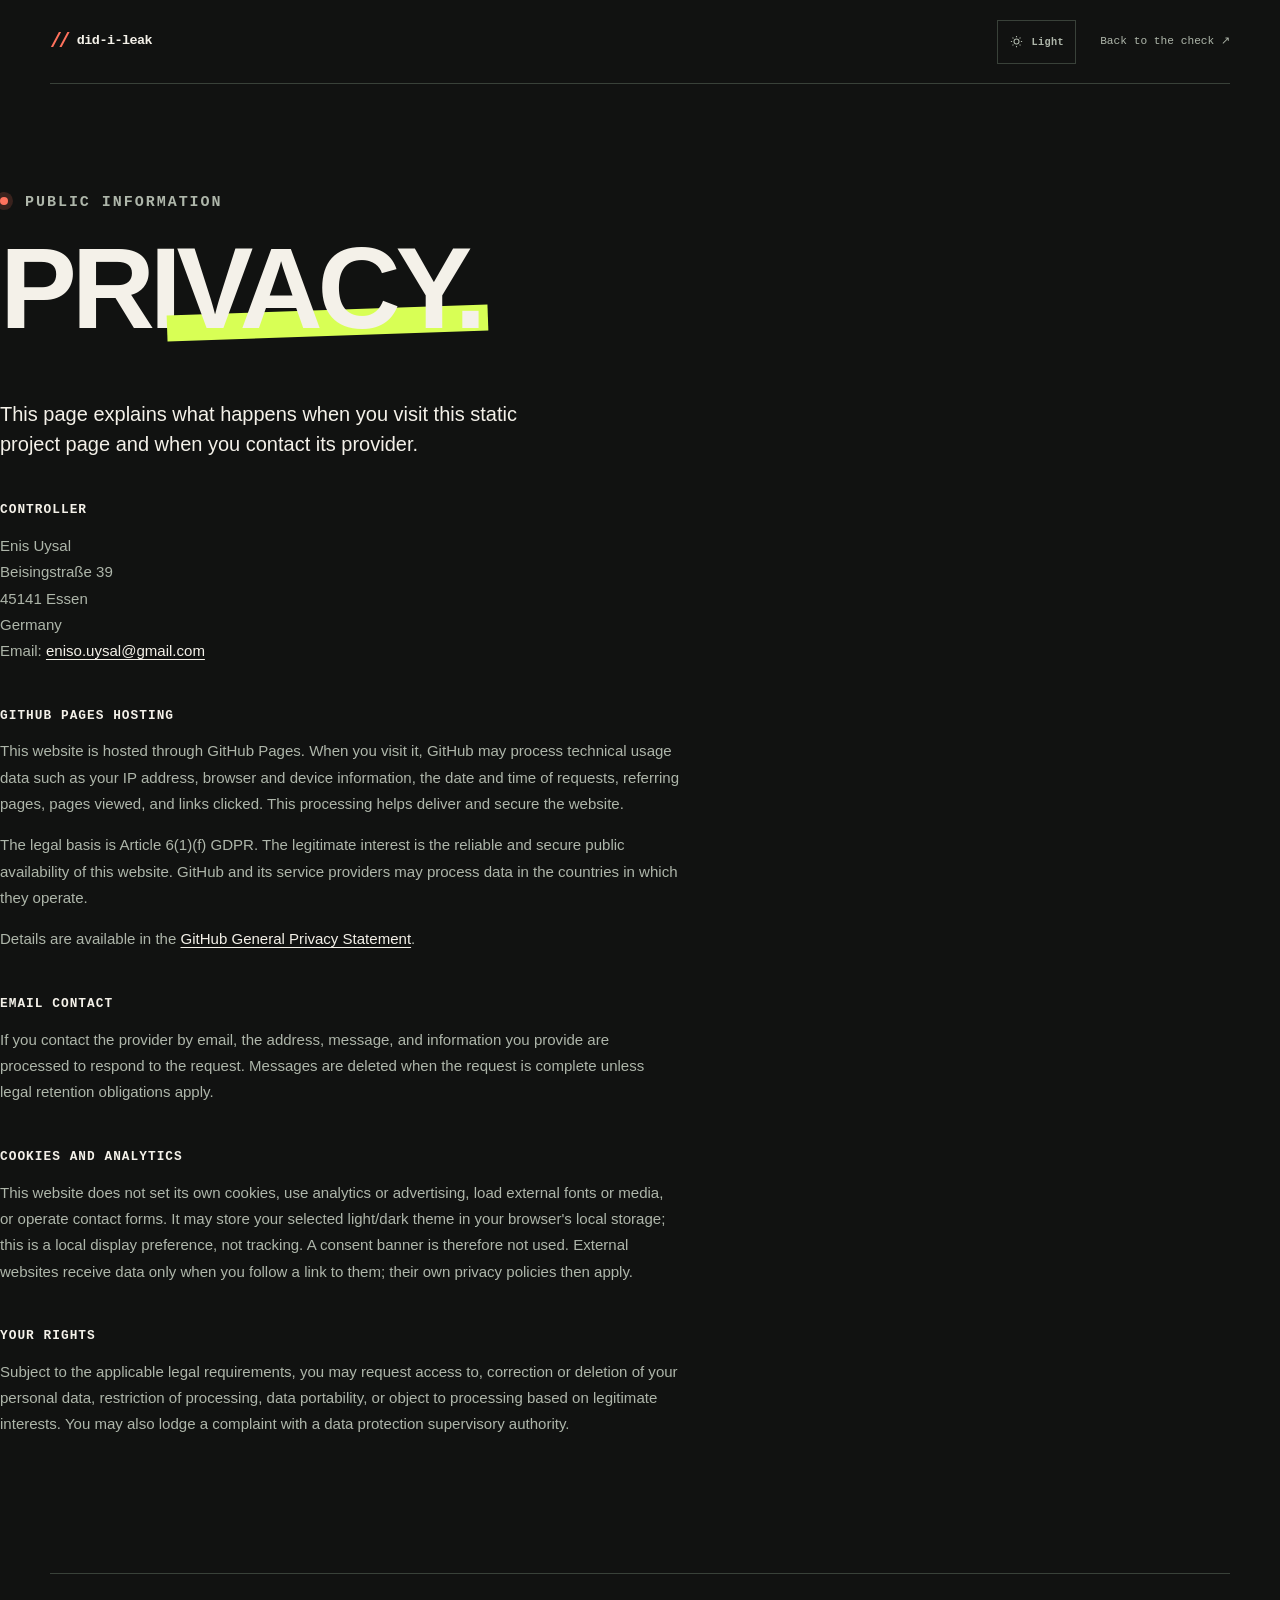
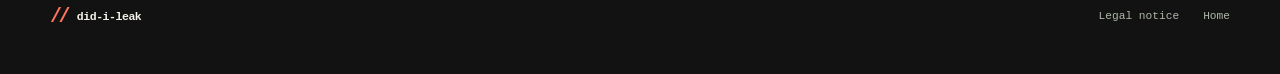
==== docs/datenschutz.html @ 13f1d191 "style: polish GitHub Pages landing page" ====
<!doctype html>
<html lang="en" data-theme="dark">
<head>
  <meta charset="utf-8">
  <meta name="viewport" content="width=device-width, initial-scale=1">
  <meta name="description" content="Privacy information for Did I Leak?.">
  <meta name="color-scheme" content="dark light">
  <title>Privacy — Did I Leak?</title>
  <link rel="stylesheet" href="styles.css">
</head>
<body>
  <a class="skip-link" href="#main">Skip to content</a>
  <header class="site-header wrap">
    <a class="brand" href="index.html" aria-label="Did I Leak home"><span class="brand-mark" aria-hidden="true">//</span><span>did-i-leak</span></a>
    <nav aria-label="Legal navigation"><button class="theme-toggle" type="button" data-theme-toggle aria-label="Switch to light theme" aria-pressed="false"><svg aria-hidden="true" viewBox="0 0 24 24"><path d="M12 3v2m0 14v2M3 12h2m14 0h2M5.64 5.64l1.42 1.42m9.9 9.9 1.4 1.4m0-12.72-1.4 1.42m-9.9 9.9-1.42 1.4M12 8a4 4 0 1 0 0 8 4 4 0 0 0 0-8Z"/></svg><span data-theme-label>Light</span></button><a href="index.html">Back to the check ↗</a></nav>
  </header>
  <main class="legal-main" id="main">
    <p class="eyebrow"><span class="pulse" aria-hidden="true"></span> Public information</p>
    <h1>Pri<span class="mark">vacy.</span></h1>
    <p class="legal-lead">This page explains what happens when you visit this static project page and when you contact its provider.</p>
    <h2>Controller</h2>
    <p>Enis Uysal<br>Beisingstraße 39<br>45141 Essen<br>Germany<br>Email: <a href="mailto:eniso.uysal@gmail.com">eniso.uysal@gmail.com</a></p>
    <h2>GitHub Pages hosting</h2>
    <p>This website is hosted through GitHub Pages. When you visit it, GitHub may process technical usage data such as your IP address, browser and device information, the date and time of requests, referring pages, pages viewed, and links clicked. This processing helps deliver and secure the website.</p>
    <p>The legal basis is Article 6(1)(f) GDPR. The legitimate interest is the reliable and secure public availability of this website. GitHub and its service providers may process data in the countries in which they operate.</p>
    <p>Details are available in the <a href="https://docs.github.com/en/site-policy/privacy-policies/github-general-privacy-statement">GitHub General Privacy Statement</a>.</p>
    <h2>Email contact</h2>
    <p>If you contact the provider by email, the address, message, and information you provide are processed to respond to the request. Messages are deleted when the request is complete unless legal retention obligations apply.</p>
    <h2>Cookies and analytics</h2>
    <p>This website does not set its own cookies, use analytics or advertising, load external fonts or media, or operate contact forms. It may store your selected light/dark theme in your browser's local storage; this is a local display preference, not tracking. A consent banner is therefore not used. External websites receive data only when you follow a link to them; their own privacy policies then apply.</p>
    <h2>Your rights</h2>
    <p>Subject to the applicable legal requirements, you may request access to, correction or deletion of your personal data, restriction of processing, data portability, or object to processing based on legitimate interests. You may also lodge a complaint with a data protection supervisory authority.</p>
  </main>
  <footer class="site-footer wrap">
    <div><a class="brand footer-brand" href="index.html"><span class="brand-mark" aria-hidden="true">//</span> did-i-leak</a></div>
    <div class="footer-links"><a href="impressum.html">Legal notice</a><a href="index.html">Home</a></div>
  </footer>
  <script src="script.js" defer></script>
</body>
</html>
---- docs/styles.css ----
:root {
  color-scheme: dark;
  --bg: #111211;
  --surface: #181c18;
  --surface-2: #242a23;
  --surface-strong: #090b09;
  --text: #f4f1e9;
  --muted: #aeb6aa;
  --line: #394139;
  --accent: #d8ff55;
  --danger: #ff725d;
  --focus: #9aaaff;
  --max: 1180px;
  --display: "Arial Narrow", "Avenir Next Condensed", "Helvetica Neue", sans-serif;
  --body: "Avenir Next", "Helvetica Neue", "Segoe UI", sans-serif;
  --mono: "SFMono-Regular", Consolas, "Liberation Mono", Menlo, monospace;
}

html[data-theme="light"] {
  color-scheme: light;
  --bg: #f4f1e9;
  --surface: #fffdf5;
  --surface-2: #e7e3d9;
  --surface-strong: #111211;
  --text: #111211;
  --muted: #6d726c;
  --line: #c9c7bd;
  --accent: #c9ed4a;
  --danger: #d95443;
  --focus: #455eff;
}

* { box-sizing: border-box; }

html { scroll-behavior: smooth; }

body {
  margin: 0;
  color: var(--text);
  background: var(--bg);
  font-family: var(--body);
  line-height: 1.5;
}

body::selection { color: var(--text); background: var(--accent); }

a { color: inherit; }

button, a { -webkit-tap-highlight-color: transparent; }

a:focus-visible,
button:focus-visible {
  outline: 3px solid var(--focus);
  outline-offset: 4px;
}

.skip-link {
  position: fixed;
  z-index: 10;
  top: 12px;
  left: 12px;
  padding: 10px 14px;
  color: var(--surface-strong);
  background: var(--accent);
  transform: translateY(-150%);
}

.skip-link:focus { transform: translateY(0); }

.noise {
  position: fixed;
  z-index: -1;
  inset: 0;
  pointer-events: none;
  opacity: .035;
  background-image: url("data:image/svg+xml,%3Csvg viewBox='0 0 180 180' xmlns='http://www.w3.org/2000/svg'%3E%3Cfilter id='n'%3E%3CfeTurbulence type='fractalNoise' baseFrequency='.82' numOctaves='4' stitchTiles='stitch'/%3E%3C/filter%3E%3Crect width='100%25' height='100%25' filter='url(%23n)' opacity='.9'/%3E%3C/svg%3E");
}

.wrap {
  width: min(calc(100% - 48px), var(--max));
  margin-inline: auto;
}

.site-header {
  display: flex;
  align-items: center;
  justify-content: space-between;
  min-height: 84px;
  border-bottom: 1px solid var(--line);
}

.brand {
  display: inline-flex;
  align-items: center;
  gap: 10px;
  color: var(--text);
  font-family: var(--mono);
  font-size: .84rem;
  font-weight: 800;
  letter-spacing: -.04em;
  text-decoration: none;
}

.brand-mark {
  display: inline-block;
  color: var(--danger);
  font-size: 1.25rem;
  letter-spacing: -.18em;
}

nav,
.footer-links {
  display: flex;
  align-items: center;
  gap: 24px;
}

nav a,
.footer-links a {
  color: var(--muted);
  font-family: var(--mono);
  font-size: .7rem;
  text-decoration: none;
}

nav a:hover,
.footer-links a:hover { color: var(--text); }

.nav-cta {
  display: inline-flex;
  align-items: center;
  gap: 8px;
  padding: 10px 13px;
  color: var(--surface-strong) !important;
  background: var(--accent);
  font-weight: 800;
}

.github-icon { width: 16px; height: 16px; fill: currentColor; }

.theme-toggle {
  display: inline-flex;
  align-items: center;
  gap: 7px;
  min-height: 44px;
  border: 1px solid var(--line);
  padding: 8px 11px;
  color: var(--muted);
  background: transparent;
  font-family: var(--mono);
  font-size: .64rem;
  font-weight: 800;
  letter-spacing: .04em;
  cursor: pointer;
}

.theme-toggle svg { width: 15px; height: 15px; fill: none; stroke: currentColor; stroke-width: 1.7; }
.theme-toggle:hover { color: var(--text); border-color: var(--text); }

.hero {
  display: grid;
  grid-template-columns: minmax(0, .98fr) minmax(420px, 1.02fr);
  gap: clamp(44px, 8vw, 120px);
  align-items: center;
  min-height: 680px;
  padding: 94px 0 100px;
}

.eyebrow,
.section-number {
  margin: 0 0 22px;
  color: var(--muted);
  font-family: var(--mono);
  font-size: .67rem;
  font-weight: 800;
  letter-spacing: .13em;
  line-height: 1.4;
  text-transform: uppercase;
}

.pulse {
  display: inline-block;
  width: 8px;
  height: 8px;
  margin-right: 6px;
  border-radius: 50%;
  background: var(--danger);
  box-shadow: 0 0 0 5px color-mix(in srgb, var(--danger) 17%, transparent);
  vertical-align: 1px;
}

h1,
h2,
h3,
p { margin-top: 0; }

h1,
h2 {
  font-family: var(--display);
  font-weight: 900;
  letter-spacing: -.045em;
  line-height: .9;
  text-transform: uppercase;
}

h1 {
  max-width: 740px;
  margin-bottom: 30px;
  font-size: clamp(4.7rem, 9.8vw, 9.3rem);
}

h1 strong { display: block; color: var(--danger); font-weight: inherit; }

.mark {
  position: relative;
  display: inline-block;
  z-index: 0;
}

.mark::after {
  position: absolute;
  z-index: -1;
  right: -.06em;
  bottom: .04em;
  left: -.08em;
  height: .23em;
  content: "";
  background: var(--accent);
  transform: rotate(-2deg);
}

.hero-lede {
  max-width: 540px;
  margin-bottom: 34px;
  color: var(--muted);
  font-size: clamp(1.03rem, 1.7vw, 1.22rem);
  line-height: 1.55;
}

.hero-lede b { font-family: var(--mono); font-size: .88em; }

.command-box {
  position: relative;
  display: flex;
  align-items: center;
  width: min(100%, 550px);
  min-height: 56px;
  border: 1px solid var(--surface-strong);
  background: var(--surface-strong);
  box-shadow: 7px 7px 0 var(--danger);
}

.command-box code {
  min-width: 0;
  overflow-x: auto;
  padding: 18px 17px;
  color: var(--text);
  font-family: var(--mono);
  font-size: .75rem;
  white-space: nowrap;
}

.prompt { color: var(--accent); }

.copy-button {
  align-self: stretch;
  border: 0;
  border-left: 1px solid #474b47;
  padding: 0 17px;
  color: var(--surface-strong);
  background: var(--accent);
  font-family: var(--mono);
  font-size: .65rem;
  font-weight: 800;
  letter-spacing: .1em;
  text-transform: uppercase;
  cursor: pointer;
}

.copy-button:hover { background: #edff99; }

.copy-status {
  position: absolute;
  right: 0;
  bottom: -25px;
  color: var(--muted);
  font-family: var(--mono);
  font-size: .62rem;
}

.hero-note {
  margin: 25px 0 0;
  color: var(--muted);
  font-family: var(--mono);
  font-size: .64rem;
  letter-spacing: .04em;
  text-transform: uppercase;
}

.hero-note span { color: var(--danger); }

.hero-visual {
  position: relative;
  overflow: hidden;
  min-height: 520px;
  border: 1px solid var(--surface-strong);
  background: var(--surface-strong);
  box-shadow: 14px 14px 0 var(--accent);
}

.visual-label,
.visual-footer {
  display: flex;
  justify-content: space-between;
  color: #a8afa6;
  font-family: var(--mono);
  font-size: .62rem;
  letter-spacing: .12em;
}

.visual-label { padding: 20px 22px 0; }

.history-map {
  display: block;
  width: 100%;
  height: auto;
  margin-top: 4px;
}

.trace-muted,
.trace-live,
.trace-blocked {
  fill: none;
  stroke-linecap: round;
  stroke-linejoin: round;
  stroke-width: 4;
}

.trace-muted { stroke: #4b514d; }
.trace-live { stroke: var(--accent); stroke-dasharray: 10 7; }
.trace-blocked { stroke: var(--danger); stroke-dasharray: 4 10; }

.node { stroke-width: 3; }
.node.safe { fill: var(--surface-strong); stroke: var(--accent); }
.node.blocked { fill: var(--danger); stroke: var(--danger); }
.node.blocked-glow { fill: var(--danger); opacity: .22; }
.node.current { fill: var(--accent); stroke: var(--accent); }

.map-label text,
.redaction text,
.stamp text {
  font-family: var(--mono);
  font-size: 13px;
  font-weight: 800;
  letter-spacing: .04em;
}

.map-label text { fill: #a8afa6; }
.map-label .blocked-text { fill: var(--danger); font-size: 11px; }

.redaction rect {
  fill: var(--text);
  opacity: .94;
}

.redaction text { fill: var(--surface-strong); font-size: 11px; }

.stamp rect { fill: var(--danger); }
.stamp text { fill: var(--surface-strong); font-size: 20px; text-anchor: middle; }

.visual-footer {
  position: absolute;
  right: 22px;
  bottom: 18px;
  left: 22px;
}

.visual-status { color: var(--accent); }
.visual-status i,
.terminal-live i {
  display: inline-block;
  width: 6px;
  height: 6px;
  margin-right: 5px;
  border-radius: 50%;
  background: currentColor;
  vertical-align: 1px;
}

.signal-strip {
  display: grid;
  grid-template-columns: repeat(3, 1fr);
  border-top: 1px solid var(--line);
  border-bottom: 1px solid var(--line);
}

.signal-strip div {
  min-height: 118px;
  padding: 28px 24px;
}

.signal-strip div + div { border-left: 1px solid var(--line); }

.signal-strip strong {
  display: block;
  margin-bottom: 8px;
  font-family: var(--mono);
  font-size: .75rem;
  letter-spacing: .06em;
}

.signal-strip span {
  display: block;
  color: var(--muted);
  font-family: var(--mono);
  font-size: .63rem;
  line-height: 1.5;
}

.section { padding: 125px 0; }

.section-intro {
  display: grid;
  grid-template-columns: minmax(150px, .38fr) 1fr;
  gap: 42px;
  align-items: start;
  margin-bottom: 58px;
}

.section-number { margin-bottom: 0; padding-top: 8px; }

.section-intro h2 {
  max-width: 720px;
  margin-bottom: 24px;
  font-size: clamp(3.5rem, 7.2vw, 7.4rem);
}

.section-intro h2 em,
.cta-section h2 em,
.legal-main h1 em { color: var(--danger); font-style: normal; }

.section-intro > div > p,
.cta-section > div > p {
  max-width: 610px;
  margin-bottom: 0;
  color: var(--muted);
  font-size: 1rem;
  line-height: 1.65;
}

.steps {
  display: grid;
  grid-template-columns: repeat(3, 1fr);
  gap: 1px;
  border: 1px solid var(--text);
  background: var(--text);
}

.step {
  min-height: 360px;
  padding: 30px;
  background: var(--surface);
}

.step-last { background: color-mix(in srgb, var(--danger) 14%, var(--surface)); }

.step-index {
  display: block;
  margin-bottom: 48px;
  color: var(--danger);
  font-family: var(--mono);
  font-size: .7rem;
  font-weight: 800;
}

.step h3,
.coverage-card h3 {
  margin-bottom: 12px;
  font-size: 1.32rem;
  line-height: 1.1;
}

.step p,
.coverage-card p {
  max-width: 270px;
  margin: 0;
  color: var(--muted);
  font-size: .91rem;
  line-height: 1.65;
}

.step-icon {
  display: flex;
  align-items: center;
  height: 45px;
  margin-bottom: 30px;
  color: var(--text);
  font-family: var(--mono);
}

.icon-terminal {
  gap: 7px;
  width: 100px;
  padding: 8px 11px;
  border: 1px solid var(--text);
  background: var(--accent);
  font-size: .8rem;
}

.icon-terminal i { display: block; width: 26px; height: 3px; background: var(--text); }
.icon-terminal i:last-child { width: 17px; opacity: .45; }

.icon-branch { position: relative; width: 110px; }
.icon-branch::before,
.icon-branch::after { position: absolute; left: 11px; width: 68px; height: 2px; content: ""; background: var(--danger); transform-origin: left; }
.icon-branch::before { top: 13px; transform: rotate(0deg); }
.icon-branch::after { top: 30px; transform: rotate(-25deg); }
.icon-branch i { position: absolute; z-index: 1; width: 11px; height: 11px; border: 3px solid var(--danger); border-radius: 50%; background: var(--surface); }
.icon-branch i:nth-child(1) { top: 7px; left: 4px; }
.icon-branch i:nth-child(2) { top: 24px; left: 72px; }
.icon-branch i:nth-child(3) { top: 5px; left: 79px; }

.icon-verdict {
  width: max-content;
  height: auto;
  padding: 8px 10px;
  color: var(--surface-strong);
  background: var(--danger);
  font-family: var(--mono);
  font-size: .72rem;
  font-weight: 900;
  letter-spacing: .08em;
}

.dark-section {
  color: var(--text);
  background: var(--surface-strong);
}

.dark-intro .section-number,
.dark-intro > div > p { color: #99a099; }

.dark-intro h2 { color: var(--text); }

.coverage-grid {
  display: grid;
  grid-template-columns: repeat(3, 1fr);
  gap: 1px;
  border: 1px solid #3a3e3a;
  background: #3a3e3a;
}

.coverage-card {
  min-height: 390px;
  padding: 26px;
  background: var(--surface-strong);
}

.coverage-card.card-featured { background: var(--surface-2); }

.card-top {
  display: flex;
  justify-content: space-between;
  color: #858d84;
  font-family: var(--mono);
  font-size: .62rem;
  letter-spacing: .1em;
}

.coverage-card svg {
  display: block;
  width: 100%;
  height: 150px;
  margin: 18px 0 26px;
}

.coverage-card svg path {
  fill: none;
  stroke: #647067;
  stroke-linecap: round;
  stroke-linejoin: round;
  stroke-width: 2;
}

.coverage-card svg .accent-line { stroke: var(--accent); stroke-width: 3; }
.coverage-card svg .coral-dot { fill: var(--danger); }
.coverage-card svg .lime-dot { fill: var(--accent); }
.coverage-card svg rect { fill: var(--danger); opacity: .9; }
.coverage-card svg circle:not(.coral-dot):not(.lime-dot) { fill: var(--accent); }
.coverage-card svg .redact-line { stroke: var(--danger); stroke-width: 4; }
.coverage-card h3 { color: var(--text); }
.coverage-card p { color: #99a099; }

.demo-section { padding-bottom: 135px; }

.demo-switcher {
  display: flex;
  gap: 7px;
  margin-bottom: 18px;
}

.demo-tab {
  border: 1px solid var(--line);
  padding: 11px 15px;
  color: var(--muted);
  background: transparent;
  font-family: var(--mono);
  font-size: .65rem;
  font-weight: 800;
  letter-spacing: .04em;
  cursor: pointer;
}

.demo-tab:hover,
.demo-tab.active { border-color: var(--text); color: var(--text); background: var(--accent); }

.terminal {
  overflow: hidden;
  border: 1px solid var(--surface-strong);
  background: var(--surface-strong);
  box-shadow: 12px 12px 0 var(--danger);
}

.terminal-bar,
.terminal-footer {
  display: flex;
  align-items: center;
  justify-content: space-between;
  gap: 20px;
  padding: 15px 19px;
  color: #929c91;
  font-family: var(--mono);
  font-size: .63rem;
}

.terminal-bar { border-bottom: 1px solid #363c36; }
.terminal-footer { border-top: 1px solid #363c36; font-size: .58rem; }

.terminal-dots { display: inline-flex; gap: 5px; margin-right: auto; }
.terminal-dots i { width: 8px; height: 8px; border-radius: 50%; background: #596159; }
.terminal-dots i:first-child { background: var(--danger); }
.terminal-live { color: var(--accent); }

.terminal pre {
  min-height: 355px;
  margin: 0;
  padding: 34px 42px;
  color: #b9c2b6;
  font-family: var(--mono);
  font-size: clamp(.66rem, 1.3vw, .82rem);
  line-height: 1.75;
  white-space: pre-wrap;
}

.terminal-muted { color: #7f8a7e; }
.terminal-danger { color: var(--danger); font-weight: 900; letter-spacing: .1em; }
.terminal-strong { color: var(--text); font-weight: 700; }
.terminal-action { color: var(--accent); }
.terminal-footer b { color: var(--danger); }

.manifesto {
  padding: 130px 0;
  border-top: 1px solid var(--line);
  border-bottom: 1px solid var(--line);
}

.manifesto blockquote {
  max-width: 930px;
  margin: 0 0 27px -6px;
  font-family: var(--display);
  font-size: clamp(3.2rem, 7.2vw, 7.1rem);
  letter-spacing: -.05em;
  line-height: .9;
  text-transform: uppercase;
}

.manifesto-note {
  max-width: 570px;
  margin: 0 0 0 auto;
  color: var(--muted);
  font-size: .9rem;
  line-height: 1.65;
}

.cta-section {
  display: grid;
  grid-template-columns: 1fr minmax(300px, 380px);
  gap: 60px;
  align-items: end;
  padding: 130px 0 145px;
}

.cta-section h2 {
  margin-bottom: 24px;
  font-size: clamp(4rem, 8vw, 8rem);
}

.cta-panel {
  padding: 28px;
  border: 1px solid var(--text);
  background: var(--surface-2);
  box-shadow: 9px 9px 0 var(--accent);
}

.cta-panel code {
  display: block;
  margin-bottom: 26px;
  color: var(--text);
  font-family: var(--mono);
  font-size: .82rem;
  font-weight: 800;
}

.cta-panel code span { color: var(--danger); }

.primary-button {
  display: flex;
  align-items: center;
  justify-content: space-between;
  gap: 14px;
  padding: 16px 18px;
  color: var(--text);
  background: var(--surface-strong);
  font-family: var(--mono);
  font-size: .68rem;
  font-weight: 800;
  text-decoration: none;
}

.primary-button:hover { background: var(--danger); }

.text-link {
  display: inline-block;
  margin-top: 22px;
  color: var(--text);
  font-family: var(--mono);
  font-size: .66rem;
  text-decoration: underline;
  text-underline-offset: 4px;
}

.site-footer {
  display: flex;
  align-items: center;
  justify-content: space-between;
  gap: 30px;
  padding: 28px 0 42px;
  border-top: 1px solid var(--line);
}

.footer-brand { font-size: .72rem; }
.footer-copy { margin-left: 18px; color: var(--muted); font-family: var(--mono); font-size: .6rem; }

/* Legal pages use the same visual language without adding a second component system. */
.legal-main {
  width: min(calc(100% - 48px), 790px);
  min-height: calc(100vh - 180px);
  padding: 105px 0 120px;
}

.legal-main h1 { margin-bottom: 58px; font-size: clamp(4rem, 9vw, 8rem); }
.legal-main h2 { margin: 42px 0 14px; font-family: var(--mono); font-size: .8rem; letter-spacing: .08em; line-height: 1.4; text-transform: uppercase; }
.legal-main p,
.legal-main li { max-width: 680px; color: var(--muted); font-size: .94rem; line-height: 1.75; }
.legal-main a { color: var(--text); text-decoration-thickness: 1px; text-underline-offset: 3px; }
.legal-main a:hover { color: var(--danger); }
.legal-main ul { padding-left: 20px; }
.legal-main .legal-lead { max-width: 570px; color: var(--text); font-size: 1.25rem; line-height: 1.5; }

.icon-link { display: inline-flex; align-items: center; gap: 8px; }

@media (max-width: 900px) {
  .hero { grid-template-columns: 1fr; padding-top: 68px; }
  .hero-visual { width: min(100%, 650px); }
  .section-intro { grid-template-columns: 1fr; gap: 18px; }
  .section-number { padding-top: 0; }
  .cta-section { grid-template-columns: 1fr; }
  .cta-panel { width: min(100%, 420px); }
}

@media (max-width: 700px) {
  .wrap { width: min(calc(100% - 34px), var(--max)); }
  .site-header { min-height: 70px; }
  nav a:not(.nav-cta) { display: none; }
  .nav-cta { padding: 9px 10px; font-size: .58rem; }
  .hero { min-height: auto; padding: 74px 0 86px; }
  h1 { font-size: clamp(4rem, 18vw, 6rem); }
  .hero-visual { min-height: 390px; box-shadow: 8px 8px 0 var(--accent); }
  .history-map { margin-top: 17px; }
  .signal-strip,
  .steps,
  .coverage-grid { grid-template-columns: 1fr; }
  .signal-strip div + div { border-top: 1px solid var(--line); border-left: 0; }
  .signal-strip div { min-height: auto; padding: 22px 18px; }
  .section { padding: 88px 0; }
  .section-intro h2 { font-size: clamp(3.5rem, 16vw, 5.8rem); }
  .step { min-height: 300px; }
  .coverage-card { min-height: 330px; }
  .manifesto { padding: 90px 0; }
  .manifesto blockquote { font-size: clamp(3.3rem, 16vw, 6rem); }
  .manifesto-note { margin: 0; }
  .cta-section { padding: 90px 0 105px; }
  .cta-section h2 { font-size: clamp(4rem, 17vw, 6.5rem); }
  .site-footer { display: block; }
  .footer-copy { display: block; margin: 13px 0 0; }
  .footer-links { flex-wrap: wrap; margin-top: 24px; }
  .legal-main { width: min(calc(100% - 34px), 790px); padding: 75px 0 90px; }
  .legal-main h1 { font-size: clamp(4rem, 18vw, 6rem); }
  .terminal pre { min-height: 390px; padding: 27px 22px; }
  .terminal-footer { align-items: flex-start; flex-direction: column; gap: 5px; }
}

@media (prefers-reduced-motion: no-preference) {
  .trace-live { animation: trace-dash 2.2s linear infinite; }
  .node.blocked-glow { animation: glow-pulse 2.8s ease-in-out infinite; }
  .hero-copy,
  .hero-visual { animation: rise-in .7s ease both; }
  .hero-visual { animation-delay: .08s; }
  @keyframes trace-dash { to { stroke-dashoffset: -34; } }
  @keyframes glow-pulse { 50% { opacity: .07; } }
  @keyframes rise-in { from { opacity: 0; transform: translateY(12px); } to { opacity: 1; transform: translateY(0); } }
}

@media (prefers-reduced-motion: reduce) {
  html { scroll-behavior: auto; }
}
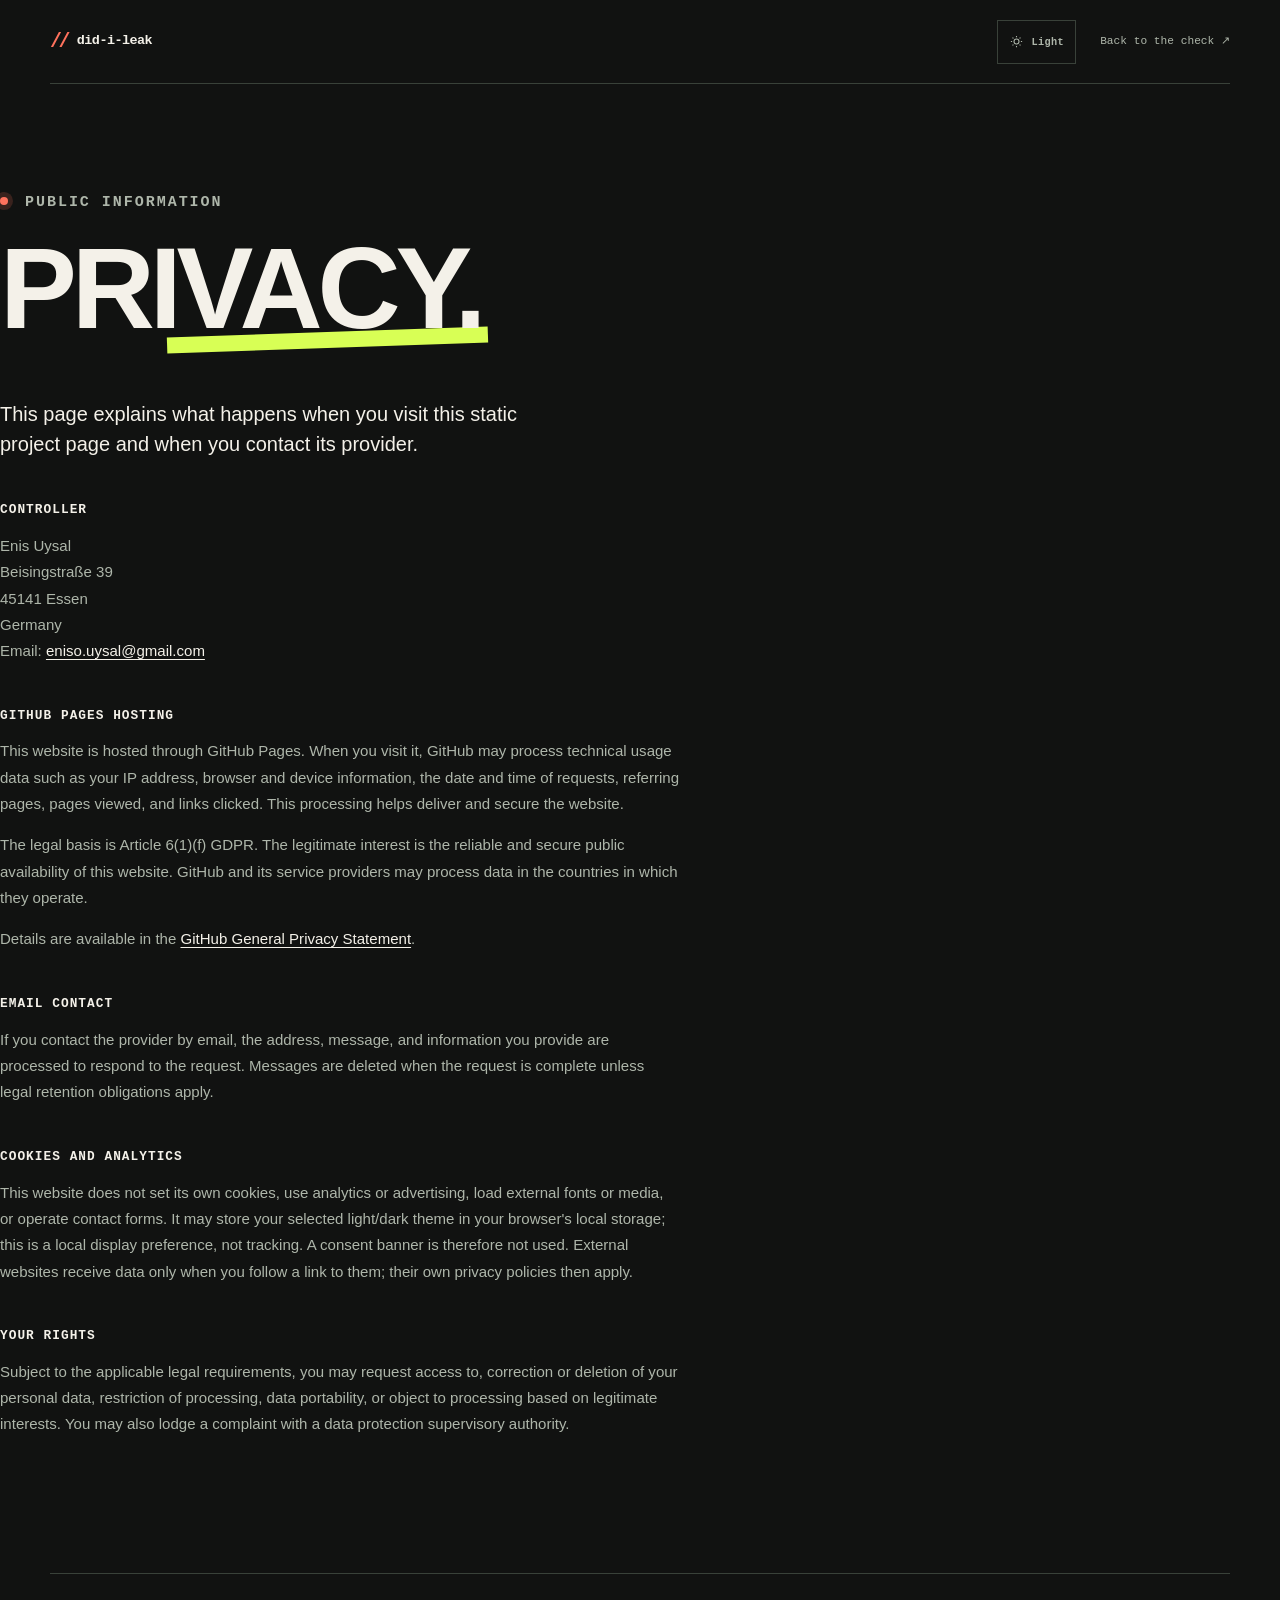
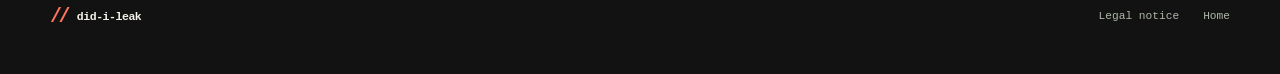
==== commit 201daa48: "fix: bust pages asset cache" ====
--- a/docs/datenschutz.html
+++ b/docs/datenschutz.html
@@ -6,7 +6,7 @@
   <meta name="description" content="Privacy information for Did I Leak?.">
   <meta name="color-scheme" content="dark light">
   <title>Privacy — Did I Leak?</title>
-  <link rel="stylesheet" href="styles.css">
+  <link rel="stylesheet" href="styles.css?v=2258626">
 </head>
 <body>
   <a class="skip-link" href="#main">Skip to content</a>
@@ -35,6 +35,6 @@
     <div><a class="brand footer-brand" href="index.html"><span class="brand-mark" aria-hidden="true">//</span> did-i-leak</a></div>
     <div class="footer-links"><a href="impressum.html">Legal notice</a><a href="index.html">Home</a></div>
   </footer>
-  <script src="script.js" defer></script>
+  <script src="script.js?v=2258626" defer></script>
 </body>
 </html>
--- a/docs/styles.css
+++ b/docs/styles.css
@@ -10,6 +10,10 @@
   --accent: #d8ff55;
   --danger: #ff725d;
   --focus: #9aaaff;
+  --mx: 50%;
+  --my: 38%;
+  --shift-x: 0px;
+  --shift-y: 0px;
   --max: 1180px;
   --display: "Arial Narrow", "Avenir Next Condensed", "Helvetica Neue", sans-serif;
   --body: "Avenir Next", "Helvetica Neue", "Segoe UI", sans-serif;
@@ -35,6 +39,7 @@
 html { scroll-behavior: smooth; }
 
 body {
+  isolation: isolate;
   margin: 0;
   color: var(--text);
   background: var(--bg);
@@ -69,12 +74,46 @@
 
 .noise {
   position: fixed;
-  z-index: -1;
+  z-index: 0;
   inset: 0;
   pointer-events: none;
   opacity: .035;
   background-image: url("data:image/svg+xml,%3Csvg viewBox='0 0 180 180' xmlns='http://www.w3.org/2000/svg'%3E%3Cfilter id='n'%3E%3CfeTurbulence type='fractalNoise' baseFrequency='.82' numOctaves='4' stitchTiles='stitch'/%3E%3C/filter%3E%3Crect width='100%25' height='100%25' filter='url(%23n)' opacity='.9'/%3E%3C/svg%3E");
 }
+
+.ambient-field {
+  position: fixed;
+  z-index: 0;
+  inset: 0;
+  overflow: hidden;
+  pointer-events: none;
+  opacity: .9;
+  background:
+    radial-gradient(ellipse 520px 430px at var(--mx) var(--my), color-mix(in srgb, var(--accent) 11%, transparent), transparent 72%),
+    radial-gradient(ellipse 620px 480px at calc(72% + var(--shift-x)) calc(48% + var(--shift-y)), color-mix(in srgb, var(--danger) 5%, transparent), transparent 74%);
+}
+
+.ambient-field::before {
+  position: absolute;
+  inset: -22%;
+  content: "";
+  opacity: .6;
+  background: radial-gradient(ellipse at 50% 50%, color-mix(in srgb, var(--accent) 7%, transparent), transparent 52%);
+  filter: blur(48px);
+  transform: translate3d(calc(var(--shift-x) * .55), calc(var(--shift-y) * .55), 0);
+}
+
+.ambient-canvas { display: block; width: 100%; height: 100%; opacity: .82; mix-blend-mode: screen; }
+html[data-theme="light"] .ambient-canvas { opacity: .48; mix-blend-mode: multiply; }
+
+.site-header,
+main,
+.site-footer {
+  position: relative;
+  z-index: 1;
+}
+
+html[data-theme="light"] .ambient-field { opacity: .5; }
 
 .wrap {
   width: min(calc(100% - 48px), var(--max));
@@ -159,8 +198,8 @@
 
 .hero {
   display: grid;
-  grid-template-columns: minmax(0, .98fr) minmax(420px, 1.02fr);
-  gap: clamp(44px, 8vw, 120px);
+  grid-template-columns: minmax(0, 1fr) minmax(0, 1fr);
+  gap: clamp(48px, 8vw, 108px);
   align-items: center;
   min-height: 680px;
   padding: 94px 0 100px;
@@ -204,9 +243,9 @@
 }
 
 h1 {
-  max-width: 740px;
+  max-width: 640px;
   margin-bottom: 30px;
-  font-size: clamp(4.7rem, 9.8vw, 9.3rem);
+  font-size: clamp(4.6rem, 7.2vw, 7.8rem);
 }
 
 h1 strong { display: block; color: var(--danger); font-weight: inherit; }
@@ -221,9 +260,9 @@
   position: absolute;
   z-index: -1;
   right: -.06em;
-  bottom: .04em;
+  bottom: -.06em;
   left: -.08em;
-  height: .23em;
+  height: .14em;
   content: "";
   background: var(--accent);
   transform: rotate(-2deg);
@@ -251,6 +290,7 @@
 }
 
 .command-box code {
+  flex: 1 1 auto;
   min-width: 0;
   overflow-x: auto;
   padding: 18px 17px;
@@ -263,12 +303,13 @@
 .prompt { color: var(--accent); }
 
 .copy-button {
+  flex: 0 0 auto;
   align-self: stretch;
   border: 0;
   border-left: 1px solid #474b47;
   padding: 0 17px;
   color: var(--surface-strong);
-  background: var(--accent);
+  background: color-mix(in srgb, var(--accent) 86%, var(--surface-strong));
   font-family: var(--mono);
   font-size: .65rem;
   font-weight: 800;
@@ -813,14 +854,15 @@
 @media (prefers-reduced-motion: no-preference) {
   .trace-live { animation: trace-dash 2.2s linear infinite; }
   .node.blocked-glow { animation: glow-pulse 2.8s ease-in-out infinite; }
-  .hero-copy,
-  .hero-visual { animation: rise-in .7s ease both; }
-  .hero-visual { animation-delay: .08s; }
   @keyframes trace-dash { to { stroke-dashoffset: -34; } }
   @keyframes glow-pulse { 50% { opacity: .07; } }
-  @keyframes rise-in { from { opacity: 0; transform: translateY(12px); } to { opacity: 1; transform: translateY(0); } }
+}
+
+@media (pointer: coarse) {
+  .ambient-field { opacity: .4; }
 }
 
 @media (prefers-reduced-motion: reduce) {
   html { scroll-behavior: auto; }
-}
+  .ambient-field { display: none; }
+}
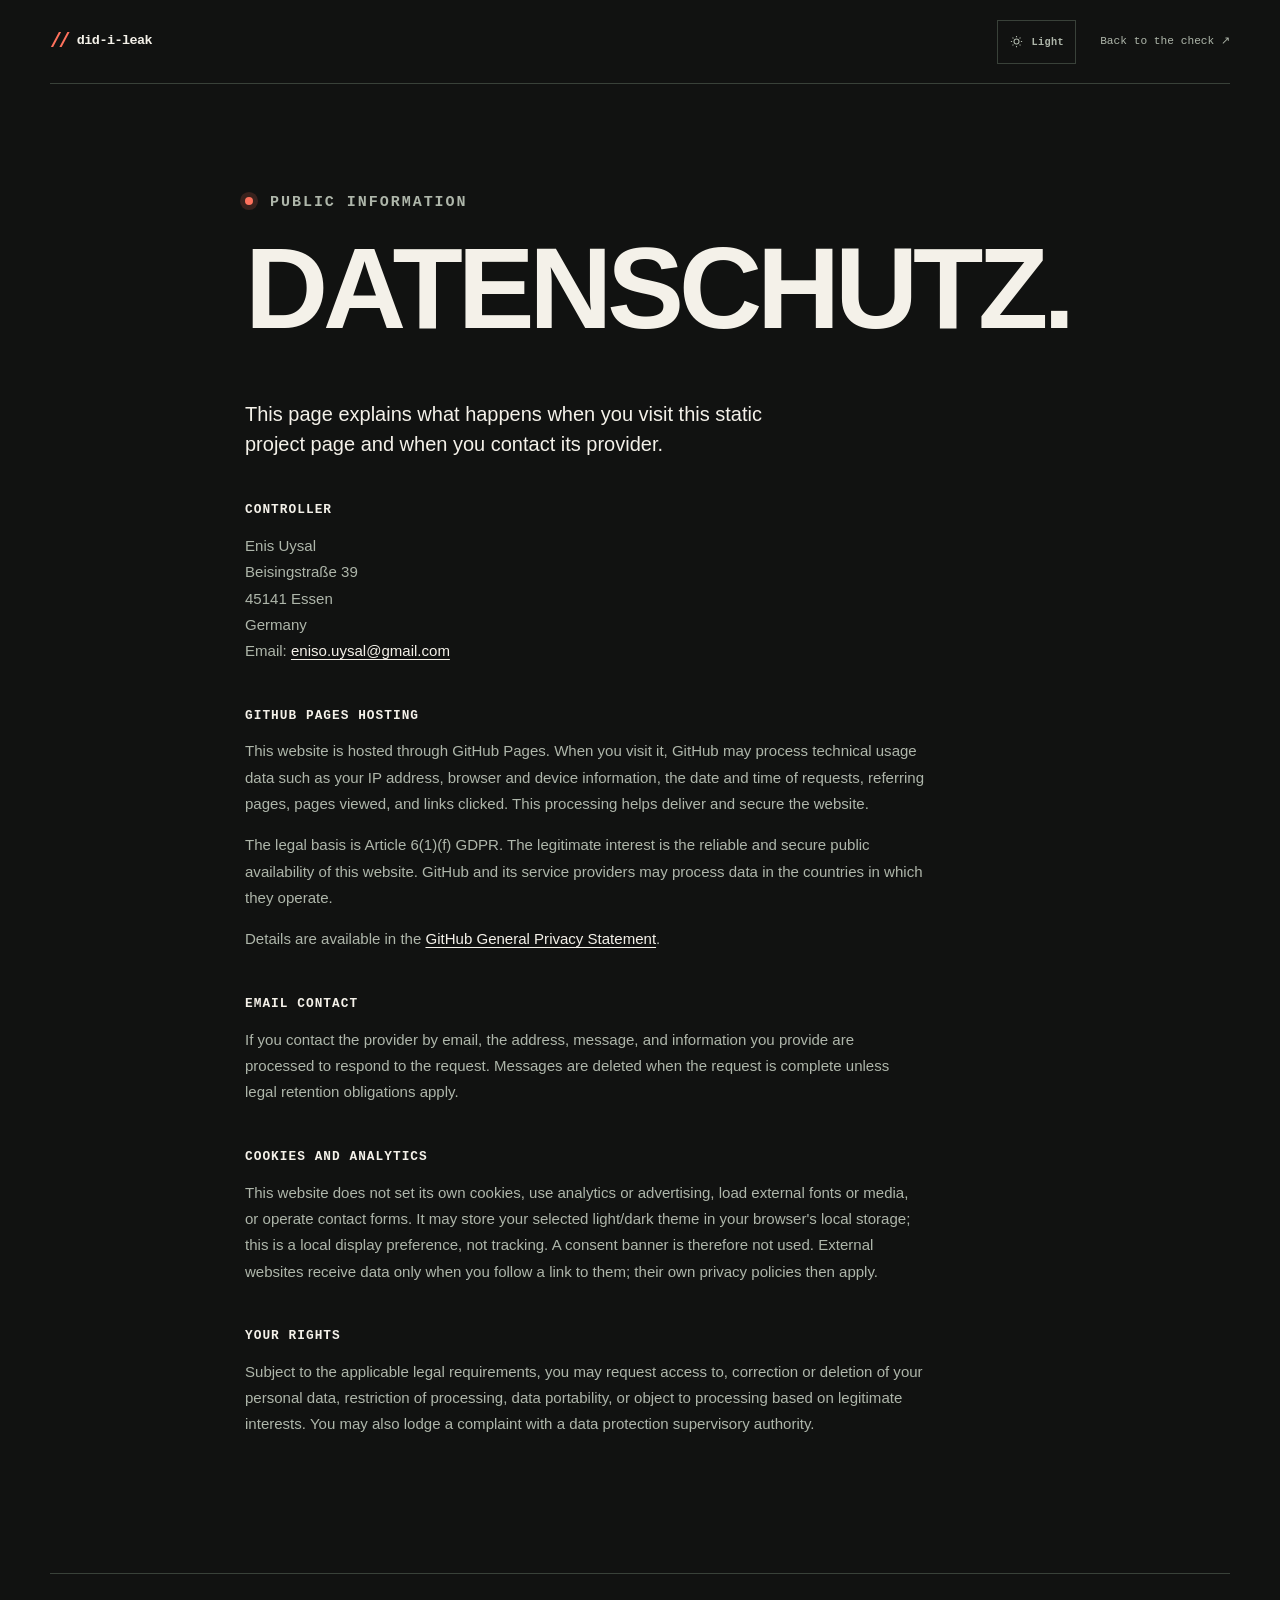
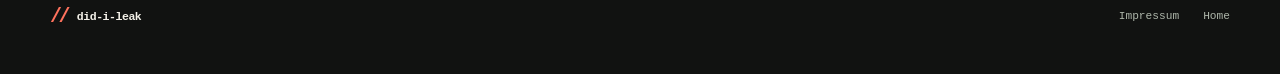
==== commit b187cb9b: "fix: center and clarify legal pages" ====
--- a/docs/datenschutz.html
+++ b/docs/datenschutz.html
@@ -3,10 +3,10 @@
 <head>
   <meta charset="utf-8">
   <meta name="viewport" content="width=device-width, initial-scale=1">
-  <meta name="description" content="Privacy information for Did I Leak?.">
+  <meta name="description" content="Datenschutzerklärung for Did I Leak?.">
   <meta name="color-scheme" content="dark light">
-  <title>Privacy — Did I Leak?</title>
-  <link rel="stylesheet" href="styles.css?v=2258626">
+  <title>Datenschutzerklärung — Did I Leak?</title>
+  <link rel="stylesheet" href="styles.css?v=2258626-legal">
 </head>
 <body>
   <a class="skip-link" href="#main">Skip to content</a>
@@ -16,7 +16,7 @@
   </header>
   <main class="legal-main" id="main">
     <p class="eyebrow"><span class="pulse" aria-hidden="true"></span> Public information</p>
-    <h1>Pri<span class="mark">vacy.</span></h1>
+    <h1>Datenschutz.</h1>
     <p class="legal-lead">This page explains what happens when you visit this static project page and when you contact its provider.</p>
     <h2>Controller</h2>
     <p>Enis Uysal<br>Beisingstraße 39<br>45141 Essen<br>Germany<br>Email: <a href="mailto:eniso.uysal@gmail.com">eniso.uysal@gmail.com</a></p>
@@ -33,8 +33,8 @@
   </main>
   <footer class="site-footer wrap">
     <div><a class="brand footer-brand" href="index.html"><span class="brand-mark" aria-hidden="true">//</span> did-i-leak</a></div>
-    <div class="footer-links"><a href="impressum.html">Legal notice</a><a href="index.html">Home</a></div>
+    <div class="footer-links"><a href="impressum.html">Impressum</a><a href="index.html">Home</a></div>
   </footer>
-  <script src="script.js?v=2258626" defer></script>
+  <script src="script.js?v=2258626-legal" defer></script>
 </body>
 </html>
--- a/docs/styles.css
+++ b/docs/styles.css
@@ -796,6 +796,7 @@
 .legal-main {
   width: min(calc(100% - 48px), 790px);
   min-height: calc(100vh - 180px);
+  margin-inline: auto;
   padding: 105px 0 120px;
 }
 
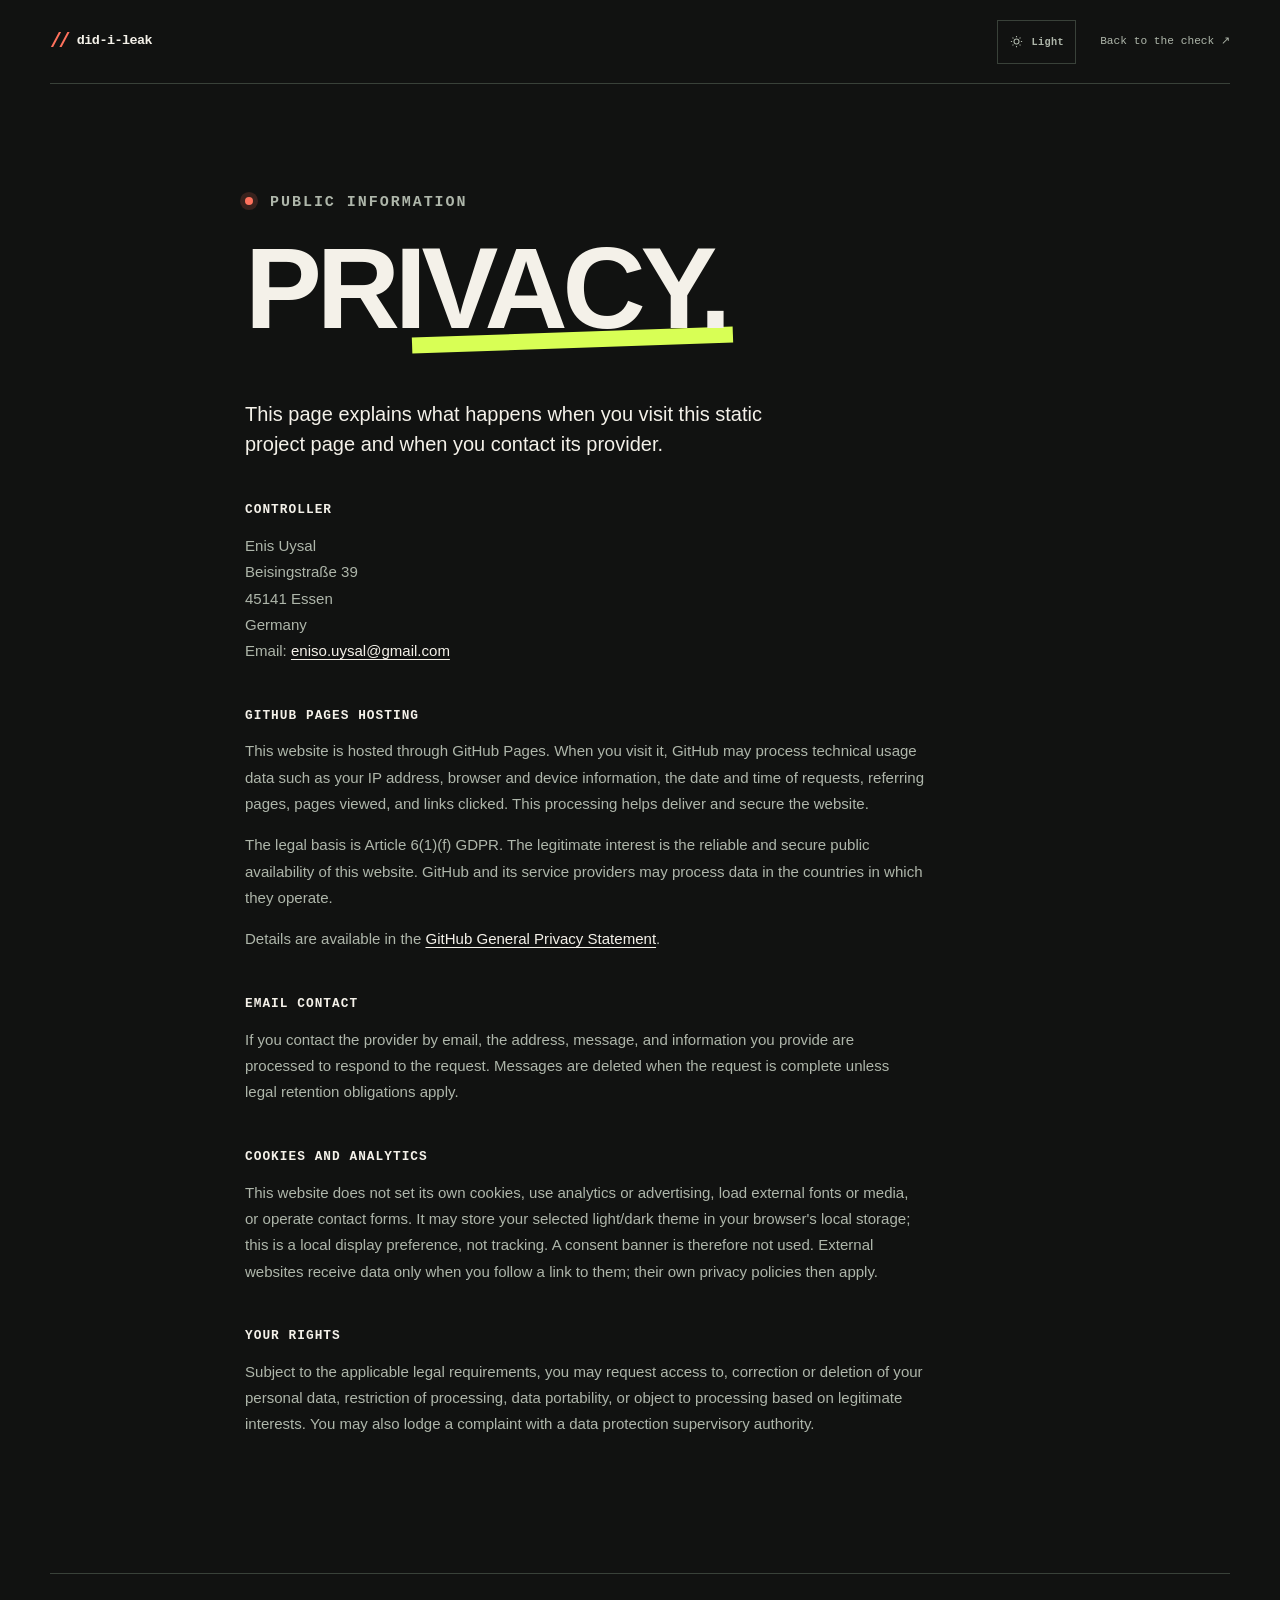
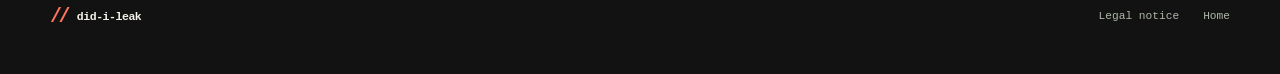
==== commit 6e9cd896: "fix: keep legal navigation in English" ====
--- a/docs/datenschutz.html
+++ b/docs/datenschutz.html
@@ -3,10 +3,10 @@
 <head>
   <meta charset="utf-8">
   <meta name="viewport" content="width=device-width, initial-scale=1">
-  <meta name="description" content="Datenschutzerklärung for Did I Leak?.">
+  <meta name="description" content="Privacy information for Did I Leak?.">
   <meta name="color-scheme" content="dark light">
-  <title>Datenschutzerklärung — Did I Leak?</title>
-  <link rel="stylesheet" href="styles.css?v=2258626-legal">
+  <title>Privacy — Did I Leak?</title>
+  <link rel="stylesheet" href="styles.css?v=2258626-english-legal">
 </head>
 <body>
   <a class="skip-link" href="#main">Skip to content</a>
@@ -16,7 +16,7 @@
   </header>
   <main class="legal-main" id="main">
     <p class="eyebrow"><span class="pulse" aria-hidden="true"></span> Public information</p>
-    <h1>Datenschutz.</h1>
+    <h1>Pri<span class="mark">vacy.</span></h1>
     <p class="legal-lead">This page explains what happens when you visit this static project page and when you contact its provider.</p>
     <h2>Controller</h2>
     <p>Enis Uysal<br>Beisingstraße 39<br>45141 Essen<br>Germany<br>Email: <a href="mailto:eniso.uysal@gmail.com">eniso.uysal@gmail.com</a></p>
@@ -33,8 +33,8 @@
   </main>
   <footer class="site-footer wrap">
     <div><a class="brand footer-brand" href="index.html"><span class="brand-mark" aria-hidden="true">//</span> did-i-leak</a></div>
-    <div class="footer-links"><a href="impressum.html">Impressum</a><a href="index.html">Home</a></div>
+    <div class="footer-links"><a href="impressum.html">Legal notice</a><a href="index.html">Home</a></div>
   </footer>
-  <script src="script.js?v=2258626-legal" defer></script>
+  <script src="script.js?v=2258626-english-legal" defer></script>
 </body>
 </html>
--- a/docs/styles.css
+++ b/docs/styles.css
@@ -71,15 +71,6 @@
 }
 
 .skip-link:focus { transform: translateY(0); }
-
-.noise {
-  position: fixed;
-  z-index: 0;
-  inset: 0;
-  pointer-events: none;
-  opacity: .035;
-  background-image: url("data:image/svg+xml,%3Csvg viewBox='0 0 180 180' xmlns='http://www.w3.org/2000/svg'%3E%3Cfilter id='n'%3E%3CfeTurbulence type='fractalNoise' baseFrequency='.82' numOctaves='4' stitchTiles='stitch'/%3E%3C/filter%3E%3Crect width='100%25' height='100%25' filter='url(%23n)' opacity='.9'/%3E%3C/svg%3E");
-}
 
 .ambient-field {
   position: fixed;
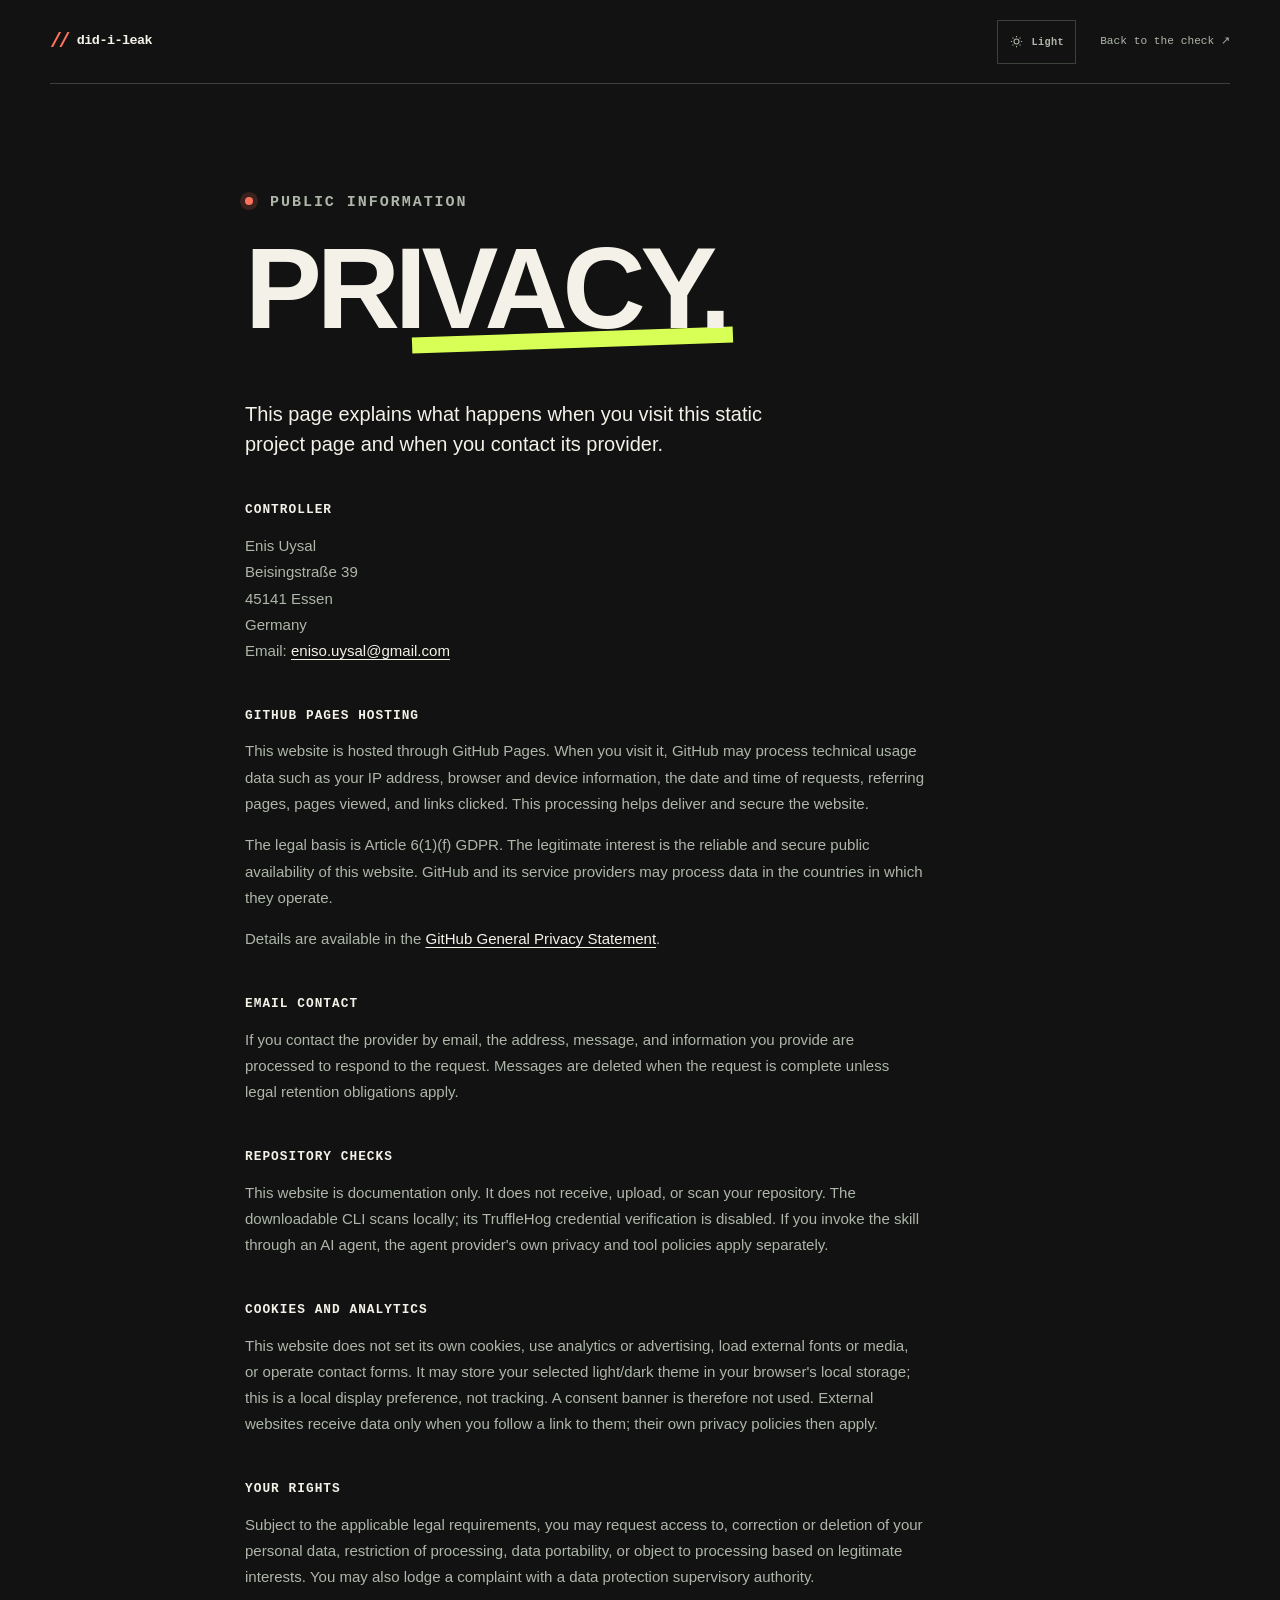
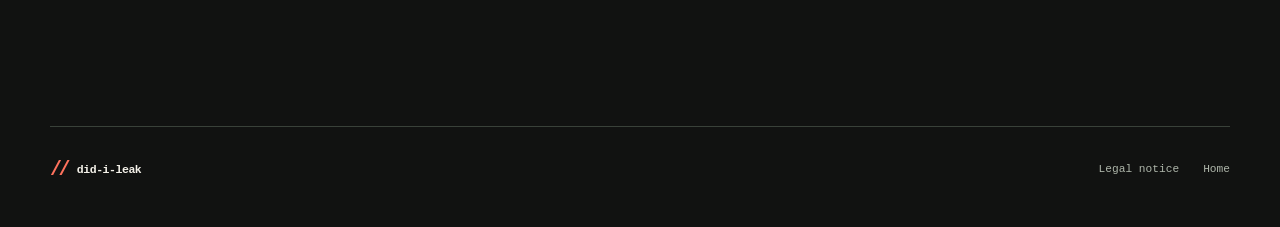
==== commit f3bd587b: "docs: publish approved explanation and complete skill landing page" ====
--- a/docs/datenschutz.html
+++ b/docs/datenschutz.html
@@ -6,7 +6,7 @@
   <meta name="description" content="Privacy information for Did I Leak?.">
   <meta name="color-scheme" content="dark light">
   <title>Privacy — Did I Leak?</title>
-  <link rel="stylesheet" href="styles.css?v=2258626-english-legal">
+  <link rel="stylesheet" href="styles.css?v=20261011-final">
 </head>
 <body>
   <a class="skip-link" href="#main">Skip to content</a>
@@ -26,6 +26,8 @@
     <p>Details are available in the <a href="https://docs.github.com/en/site-policy/privacy-policies/github-general-privacy-statement">GitHub General Privacy Statement</a>.</p>
     <h2>Email contact</h2>
     <p>If you contact the provider by email, the address, message, and information you provide are processed to respond to the request. Messages are deleted when the request is complete unless legal retention obligations apply.</p>
+    <h2>Repository checks</h2>
+    <p>This website is documentation only. It does not receive, upload, or scan your repository. The downloadable CLI scans locally; its TruffleHog credential verification is disabled. If you invoke the skill through an AI agent, the agent provider's own privacy and tool policies apply separately.</p>
     <h2>Cookies and analytics</h2>
     <p>This website does not set its own cookies, use analytics or advertising, load external fonts or media, or operate contact forms. It may store your selected light/dark theme in your browser's local storage; this is a local display preference, not tracking. A consent banner is therefore not used. External websites receive data only when you follow a link to them; their own privacy policies then apply.</p>
     <h2>Your rights</h2>
@@ -35,6 +37,6 @@
     <div><a class="brand footer-brand" href="index.html"><span class="brand-mark" aria-hidden="true">//</span> did-i-leak</a></div>
     <div class="footer-links"><a href="impressum.html">Legal notice</a><a href="index.html">Home</a></div>
   </footer>
-  <script src="script.js?v=2258626-english-legal" defer></script>
+  <script src="script.js?v=20261011-final" defer></script>
 </body>
 </html>
--- a/docs/styles.css
+++ b/docs/styles.css
@@ -72,40 +72,6 @@
 
 .skip-link:focus { transform: translateY(0); }
 
-.ambient-field {
-  position: fixed;
-  z-index: 0;
-  inset: 0;
-  overflow: hidden;
-  pointer-events: none;
-  opacity: .9;
-  background:
-    radial-gradient(ellipse 520px 430px at var(--mx) var(--my), color-mix(in srgb, var(--accent) 11%, transparent), transparent 72%),
-    radial-gradient(ellipse 620px 480px at calc(72% + var(--shift-x)) calc(48% + var(--shift-y)), color-mix(in srgb, var(--danger) 5%, transparent), transparent 74%);
-}
-
-.ambient-field::before {
-  position: absolute;
-  inset: -22%;
-  content: "";
-  opacity: .6;
-  background: radial-gradient(ellipse at 50% 50%, color-mix(in srgb, var(--accent) 7%, transparent), transparent 52%);
-  filter: blur(48px);
-  transform: translate3d(calc(var(--shift-x) * .55), calc(var(--shift-y) * .55), 0);
-}
-
-.ambient-canvas { display: block; width: 100%; height: 100%; opacity: .82; mix-blend-mode: screen; }
-html[data-theme="light"] .ambient-canvas { opacity: .48; mix-blend-mode: multiply; }
-
-.site-header,
-main,
-.site-footer {
-  position: relative;
-  z-index: 1;
-}
-
-html[data-theme="light"] .ambient-field { opacity: .5; }
-
 .wrap {
   width: min(calc(100% - 48px), var(--max));
   margin-inline: auto;
@@ -267,6 +233,8 @@
   line-height: 1.55;
 }
 
+.hero-copy { min-width: 0; }
+
 .hero-lede b { font-family: var(--mono); font-size: .88em; }
 
 .command-box {
@@ -285,7 +253,7 @@
   min-width: 0;
   overflow-x: auto;
   padding: 18px 17px;
-  color: var(--text);
+  color: #f4f1e9;
   font-family: var(--mono);
   font-size: .75rem;
   white-space: nowrap;
@@ -294,6 +262,7 @@
 .prompt { color: var(--accent); }
 
 .copy-button {
+  min-height: 44px;
   flex: 0 0 auto;
   align-self: stretch;
   border: 0;
@@ -331,94 +300,6 @@
 
 .hero-note span { color: var(--danger); }
 
-.hero-visual {
-  position: relative;
-  overflow: hidden;
-  min-height: 520px;
-  border: 1px solid var(--surface-strong);
-  background: var(--surface-strong);
-  box-shadow: 14px 14px 0 var(--accent);
-}
-
-.visual-label,
-.visual-footer {
-  display: flex;
-  justify-content: space-between;
-  color: #a8afa6;
-  font-family: var(--mono);
-  font-size: .62rem;
-  letter-spacing: .12em;
-}
-
-.visual-label { padding: 20px 22px 0; }
-
-.history-map {
-  display: block;
-  width: 100%;
-  height: auto;
-  margin-top: 4px;
-}
-
-.trace-muted,
-.trace-live,
-.trace-blocked {
-  fill: none;
-  stroke-linecap: round;
-  stroke-linejoin: round;
-  stroke-width: 4;
-}
-
-.trace-muted { stroke: #4b514d; }
-.trace-live { stroke: var(--accent); stroke-dasharray: 10 7; }
-.trace-blocked { stroke: var(--danger); stroke-dasharray: 4 10; }
-
-.node { stroke-width: 3; }
-.node.safe { fill: var(--surface-strong); stroke: var(--accent); }
-.node.blocked { fill: var(--danger); stroke: var(--danger); }
-.node.blocked-glow { fill: var(--danger); opacity: .22; }
-.node.current { fill: var(--accent); stroke: var(--accent); }
-
-.map-label text,
-.redaction text,
-.stamp text {
-  font-family: var(--mono);
-  font-size: 13px;
-  font-weight: 800;
-  letter-spacing: .04em;
-}
-
-.map-label text { fill: #a8afa6; }
-.map-label .blocked-text { fill: var(--danger); font-size: 11px; }
-
-.redaction rect {
-  fill: var(--text);
-  opacity: .94;
-}
-
-.redaction text { fill: var(--surface-strong); font-size: 11px; }
-
-.stamp rect { fill: var(--danger); }
-.stamp text { fill: var(--surface-strong); font-size: 20px; text-anchor: middle; }
-
-.visual-footer {
-  position: absolute;
-  right: 22px;
-  bottom: 18px;
-  left: 22px;
-}
-
-.visual-status { color: var(--accent); }
-.visual-status i,
-.terminal-live i {
-  display: inline-block;
-  width: 6px;
-  height: 6px;
-  margin-right: 5px;
-  border-radius: 50%;
-  background: currentColor;
-  vertical-align: 1px;
-}
-
 .signal-strip {
   display: grid;
   grid-template-columns: repeat(3, 1fr);
@@ -531,6 +412,7 @@
 }
 
 .icon-terminal {
+  color: #111211;
   gap: 7px;
   width: 100px;
   padding: 8px 11px;
@@ -539,7 +421,7 @@
   font-size: .8rem;
 }
 
-.icon-terminal i { display: block; width: 26px; height: 3px; background: var(--text); }
+.icon-terminal i { display: block; width: 26px; height: 3px; background: #111211; }
 .icon-terminal i:last-child { width: 17px; opacity: .45; }
 
 .icon-branch { position: relative; width: 110px; }
@@ -751,7 +633,7 @@
   justify-content: space-between;
   gap: 14px;
   padding: 16px 18px;
-  color: var(--text);
+  color: #f4f1e9;
   background: var(--surface-strong);
   font-family: var(--mono);
   font-size: .68rem;
@@ -804,7 +686,6 @@
 
 @media (max-width: 900px) {
   .hero { grid-template-columns: 1fr; padding-top: 68px; }
-  .hero-visual { width: min(100%, 650px); }
   .section-intro { grid-template-columns: 1fr; gap: 18px; }
   .section-number { padding-top: 0; }
   .cta-section { grid-template-columns: 1fr; }
@@ -818,8 +699,6 @@
   .nav-cta { padding: 9px 10px; font-size: .58rem; }
   .hero { min-height: auto; padding: 74px 0 86px; }
   h1 { font-size: clamp(4rem, 18vw, 6rem); }
-  .hero-visual { min-height: 390px; box-shadow: 8px 8px 0 var(--accent); }
-  .history-map { margin-top: 17px; }
   .signal-strip,
   .steps,
   .coverage-grid { grid-template-columns: 1fr; }
@@ -843,18 +722,51 @@
   .terminal-footer { align-items: flex-start; flex-direction: column; gap: 5px; }
 }
 
-@media (prefers-reduced-motion: no-preference) {
-  .trace-live { animation: trace-dash 2.2s linear infinite; }
-  .node.blocked-glow { animation: glow-pulse 2.8s ease-in-out infinite; }
-  @keyframes trace-dash { to { stroke-dashoffset: -34; } }
-  @keyframes glow-pulse { 50% { opacity: .07; } }
-}
-
-@media (pointer: coarse) {
-  .ambient-field { opacity: .4; }
-}
-
-@media (prefers-reduced-motion: reduce) {
-  html { scroll-behavior: auto; }
-  .ambient-field { display: none; }
-}
+@media (prefers-reduced-motion: reduce) { html { scroll-behavior: auto; } }
+
+.hero { grid-template-columns: 1fr; gap: 42px; min-height: auto; padding: 65px 0; }
+.hero-copy { max-width: 900px; }
+h1 { max-width: 900px; font-size: clamp(3.4rem, 7vw, 6.8rem); }
+.hero-lede { max-width: 690px; }
+.process-preview { margin: 0; max-width: 100%; }
+.process-preview img { display: block; width: 100%; height: auto; border: 1px solid var(--line); }
+.process-preview figcaption { color: var(--muted); margin-top: 14px; font-size: .9rem; }
+.section { padding-block: 80px; }
+.section-intro h2 { font-size: clamp(3rem, 6vw, 5.5rem); }
+.example-grid { display: grid; grid-template-columns: repeat(2, minmax(0, 1fr)); gap: 24px; }
+.example-grid article { border: 1px solid var(--line); padding: 28px; }
+.example-grid p, .limits li { color: var(--muted); line-height: 1.7; }
+.example-grid b, .limits b { color: var(--text); }
+.cta-section { grid-template-columns: 1fr 1fr; gap: 32px; padding-block: 80px; align-items: start; }
+.cta-panel { min-width: 0; position: relative; }
+.cta-panel .copy-status { position: static; display: block; margin-top: 8px; }
+.install-command { white-space: pre-wrap; overflow-wrap: anywhere; margin: 0 0 14px; }
+.install-command code { font-size: .8rem; margin: 0; }
+.cta-panel > p { margin-top: 22px; color: var(--muted); font-size: .9rem; }
+.cta-panel > p code { display: inline; font-size: inherit; }
+.limits h2 { font-size: clamp(3rem, 6vw, 5.5rem); }
+.limits ul { max-width: 850px; padding-left: 22px; }
+.limits li { margin-bottom: 18px; }
+.demo-switcher { flex-wrap: wrap; }
+.terminal-strong { color: #f4f1e9; }
+.demo-tab.active, .demo-tab:hover, .copy-button { color: #111211; }
+html[data-theme="light"] .dark-section, html[data-theme="light"] .dark-intro h2, html[data-theme="light"] .coverage-card h3 { color: #f4f1e9; }
+html[data-theme="light"] .card-featured { background: #242a23; }
+@media (max-width: 900px) { .cta-section { grid-template-columns: 1fr; } .cta-panel { width: 100%; } }
+@media (max-width: 700px) {
+  .hero { padding-block: 48px; }
+  .example-grid { grid-template-columns: 1fr; }
+  .command-box code { min-width: 0; white-space: normal; overflow-wrap: anywhere; }
+  .command-box .copy-button { flex-shrink: 0; }
+  .process-preview figcaption { font-size: .8rem; }
+  .legal-main nav a { display: inline; }
+  nav[aria-label="Legal navigation"] a { display: inline; }
+}
+
+@media (max-width: 380px) {
+  .site-header { gap: 12px; flex-wrap: wrap; padding-block: 12px; }
+  .brand { white-space: nowrap; }
+  nav { gap: 10px; }
+  .theme-toggle [data-theme-label] { display: none; }
+  nav[aria-label="Legal navigation"] { flex-wrap: wrap; }
+}
